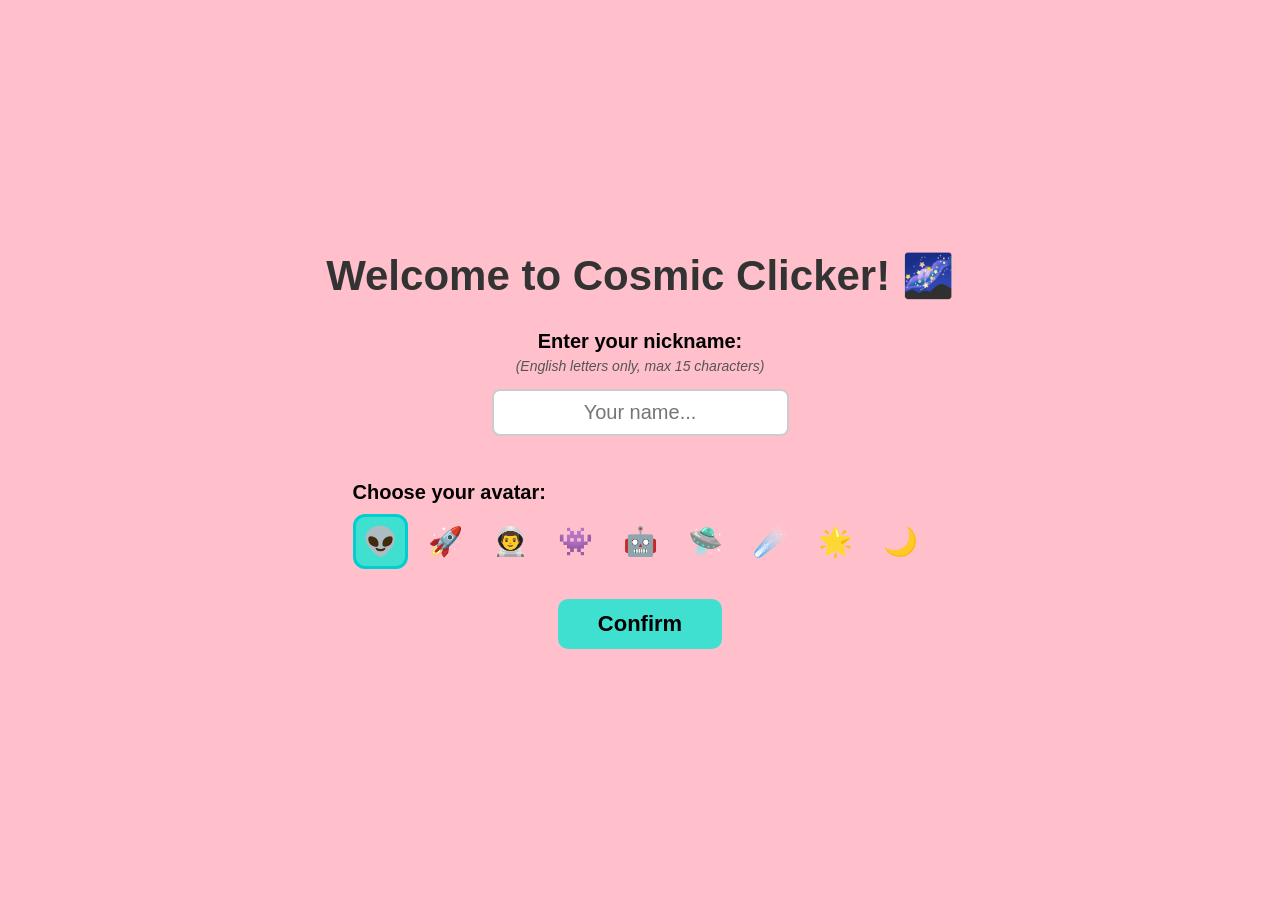
==== docs/index.html @ 5ed7a23c "Add GitHub Pages live site" ====
<!DOCTYPE html>
<html lang="uk">
<head>
    <meta charset="UTF-8">
    <meta name="viewport" content="width=device-width, initial-scale=1.0">
    <title>Cosmic Clicker 🌌</title>
    <link rel="stylesheet" href="style.css">
</head>
<body>

    <!-- СТАРТОВИЙ ЕКРАН -->
    <div id="start-screen">
        <h1>Welcome to Cosmic Clicker! 🌌</h1>

        <label>Enter your nickname:</label>
        <p class="hint">(English letters only, max 15 characters)</p>
        <input type="text" id="nickname-input" maxlength="15" placeholder="Your name...">
        <p id="error-msg"></p>

        <div class="avatar-section">
            <h2>Choose your avatar:</h2>
            <div class="avatar-container" id="avatar-container"></div>
        </div>

        <div class="buttons-row">
            <button class="btn-confirm" onclick="confirmNickname()">Confirm</button>
        </div>
    </div>

    <!-- ІГРОВИЙ ЕКРАН -->
    <div id="game-screen">
        <canvas id="game-canvas"></canvas>

        <div id="player-info">
            <span class="avatar" id="game-avatar">👽</span>
            <span class="name" id="game-name">Player</span>
        </div>

        <div id="hud">
            <div class="high-score" id="high-score-label">Your High Score: 0</div>
            <div class="score" id="score-label">Score: 0</div>
            <div class="game-buttons">
                <button class="btn-game btn-start" id="action-btn" onclick="startGame()">Start</button>
            </div>
        </div>

        <div id="leaderboard">
            <h3>🏆 Leaderboard</h3>
            <div id="leaderboard-list"></div>
        </div>

        <div id="instructions">⭐ Left-click on a star to catch it! ⭐</div>
        <div id="record-alarm">🚨 NEW RECORD! 🚨</div>
    </div>

    <script>
        // -------------------
        // Змінні
        // -------------------
        let playerName = "";
        let playerAvatar = "👽";
        let selectedAvatar = "👽";
        let score = 0;
        let highScore = 0;
        let gameRunning = false;
        let stars = [];
        let starIdCounter = 0;
        const avatars = ['👽', '🚀', '👨‍🚀', '👾', '🤖', '🛸', '☄️', '🌟', '🌙'];

        // -------------------
        // Canvas
        // -------------------
        const canvas = document.getElementById("game-canvas");
        const ctx = canvas.getContext("2d");

        function resizeCanvas() {
            canvas.width = window.innerWidth;
            canvas.height = window.innerHeight;
        }
        window.addEventListener("resize", resizeCanvas);

        // -------------------
        // Локальна база даних (localStorage)
        // -------------------
        function loadDB() {
            const data = localStorage.getItem("cosmic_clicker_db");
            return data ? JSON.parse(data) : {};
        }

        function saveDB(db) {
            localStorage.setItem("cosmic_clicker_db", JSON.stringify(db));
        }

        function getLeaderboard() {
            const db = loadDB();
            const players = Object.entries(db).map(([name, data]) => ({
                name: name,
                avatar: data.avatar || "👽",
                high_score: data.high_score || 0
            }));
            players.sort((a, b) => b.high_score - a.high_score);
            return players.slice(0, 10);
        }

        // -------------------
        // Аватари
        // -------------------
        const avatarContainer = document.getElementById("avatar-container");
        avatars.forEach((av, index) => {
            const btn = document.createElement("button");
            btn.className = "avatar-btn" + (index === 0 ? " selected" : "");
            btn.textContent = av;
            btn.onclick = () => selectAvatar(av, btn);
            avatarContainer.appendChild(btn);
        });

        function selectAvatar(av, btn) {
            selectedAvatar = av;
            document.querySelectorAll(".avatar-btn").forEach(b => b.classList.remove("selected"));
            btn.classList.add("selected");
        }

        // -------------------
        // Підтвердження нікнейму
        // -------------------
        function confirmNickname() {
            const input = document.getElementById("nickname-input").value.trim();
            const errorMsg = document.getElementById("error-msg");

            if (!input || input.length > 15 || !/^[A-Za-z0-9 ]+$/.test(input)) {
                errorMsg.textContent = "Please reread the username entry conditions and try again.";
                return;
            }

            errorMsg.textContent = "";
            playerName = input;
            playerAvatar = selectedAvatar;

            // Завантажуємо або створюємо профіль
            const db = loadDB();
            if (db[playerName]) {
                highScore = db[playerName].high_score || 0;
                db[playerName].avatar = playerAvatar;
            } else {
                highScore = 0;
                db[playerName] = { high_score: 0, avatar: playerAvatar };
            }
            saveDB(db);

            // Перемикаємо екрани
            document.getElementById("start-screen").style.display = "none";
            document.getElementById("game-screen").style.display = "block";
            document.getElementById("game-avatar").textContent = playerAvatar;
            document.getElementById("game-name").textContent = playerName;

            updateHUD();
            updateLeaderboard(getLeaderboard());
            resizeCanvas();
            renderLoop();
        }

        // -------------------
        // Керування грою
        // -------------------
        function startGame() {
            gameRunning = true;
            score = 0;
            updateHUD();
            const btn = document.getElementById("action-btn");
            btn.textContent = "Stop game";
            btn.className = "btn-game btn-stop";
            btn.onclick = stopGame;
            spawnStar();
        }

        function stopGame() {
            gameRunning = false;
            const btn = document.getElementById("action-btn");
            btn.textContent = "Start again";
            btn.className = "btn-game btn-start";
            btn.onclick = restartGame;
        }

        function restartGame() {
            score = 0;
            stars = [];
            updateHUD();
            startGame();
        }

        function updateHUD() {
            document.getElementById("score-label").textContent = `Score: ${score}`;
            document.getElementById("high-score-label").textContent = `Your High Score: ${highScore}`;
        }

        // -------------------
        // Таблиця лідерів
        // -------------------
        function updateLeaderboard(leaderboard) {
            const list = document.getElementById("leaderboard-list");
            list.innerHTML = "";
            leaderboard.forEach((player, index) => {
                const entry = document.createElement("div");
                entry.className = "leaderboard-entry";
                entry.innerHTML = `
                    <span class="rank">${index + 1}.</span>
                    <span class="lb-avatar">${player.avatar}</span>
                    <span class="lb-name">${player.name}</span>
                    <span class="lb-score">${player.high_score}</span>
                `;
                list.appendChild(entry);
            });
        }

        // -------------------
        // Зірки
        // -------------------
        function spawnStar() {
            if (!gameRunning) return;

            starIdCounter++;
            let size, value, color;

            if (Math.random() < 0.15) {
                size = Math.floor(Math.random() * 11) + 25;
                value = 2;
                color = "cyan";
            } else {
                size = Math.floor(Math.random() * 11) + 15;
                value = 1;
                color = "yellow";
            }

            stars.push({
                id: starIdCounter,
                x: Math.floor(Math.random() * (canvas.width - size - 20)) + 10,
                y: -50,
                size: size,
                speed: Math.random() * 2 + 1,
                value: value,
                color: color
            });

            setTimeout(spawnStar, Math.random() * 500 + 300);
        }

        function moveStars() {
            for (let i = stars.length - 1; i >= 0; i--) {
                stars[i].y += stars[i].speed;
                if (stars[i].y > canvas.height) {
                    stars.splice(i, 1);
                }
            }
        }

        // -------------------
        // Малювання
        // -------------------
        function renderLoop() {
            ctx.clearRect(0, 0, canvas.width, canvas.height);
            moveStars();

            for (const star of stars) {
                ctx.beginPath();
                ctx.arc(star.x + star.size / 2, star.y + star.size / 2, star.size / 2, 0, Math.PI * 2);
                ctx.fillStyle = star.color;
                ctx.fill();
                ctx.closePath();
            }

            requestAnimationFrame(renderLoop);
        }

        // -------------------
        // Клік
        // -------------------
        canvas.addEventListener("click", (event) => {
            if (!gameRunning) return;

            const rect = canvas.getBoundingClientRect();
            const clickX = event.clientX - rect.left;
            const clickY = event.clientY - rect.top;

            for (let i = 0; i < stars.length; i++) {
                const star = stars[i];
                const centerX = star.x + star.size / 2;
                const centerY = star.y + star.size / 2;
                const distance = Math.sqrt((clickX - centerX) ** 2 + (clickY - centerY) ** 2);

                if (distance <= star.size / 2) {
                    score += star.value;
                    stars.splice(i, 1);

                    // Перевірка рекорду
                    if (score > highScore) {
                        highScore = score;
                        const db = loadDB();
                        if (db[playerName]) {
                            db[playerName].high_score = highScore;
                        }
                        saveDB(db);
                        showRecordAlarm();
                        updateLeaderboard(getLeaderboard());
                    }

                    updateHUD();
                    break;
                }
            }
        });

        // Курсор
        canvas.addEventListener("mousemove", (event) => {
            if (!gameRunning) { canvas.style.cursor = "default"; return; }
            const rect = canvas.getBoundingClientRect();
            const mouseX = event.clientX - rect.left;
            const mouseY = event.clientY - rect.top;
            let onStar = false;
            for (const star of stars) {
                const cx = star.x + star.size / 2;
                const cy = star.y + star.size / 2;
                if (Math.sqrt((mouseX - cx) ** 2 + (mouseY - cy) ** 2) <= star.size / 2) {
                    onStar = true;
                    break;
                }
            }
            canvas.style.cursor = onStar ? "crosshair" : "default";
        });

        // -------------------
        // Рекорд
        // -------------------
        function showRecordAlarm() {
            const alarm = document.getElementById("record-alarm");
            alarm.textContent = `🚨 NEW RECORD, ${playerName}! 🚨`;
            alarm.style.display = "block";
            setTimeout(() => { alarm.style.display = "none"; }, 3000);
        }
    </script>
</body>
</html>
---- docs/style.css ----
/* ===========================
   ЗАГАЛЬНІ СТИЛІ
   =========================== */
* {
    margin: 0;
    padding: 0;
    box-sizing: border-box;
}

body {
    font-family: 'Arial', sans-serif;
    overflow: hidden;
    height: 100vh;
    width: 100vw;
}

/* ===========================
   ВІКНО 1: СТАРТОВИЙ ЕКРАН
   =========================== */
#start-screen {
    display: flex;
    flex-direction: column;
    align-items: center;
    justify-content: center;
    height: 100vh;
    background-color: #ffc0cb;
}

#start-screen h1 {
    font-size: 42px;
    font-weight: bold;
    margin-bottom: 30px;
    color: #333;
}

#start-screen label {
    font-size: 20px;
    font-weight: bold;
    margin-bottom: 5px;
}

.hint {
    font-size: 14px;
    font-style: italic;
    color: #555;
    margin-bottom: 15px;
}

#nickname-input {
    font-size: 20px;
    padding: 10px 20px;
    text-align: center;
    border: 2px solid #ccc;
    border-radius: 8px;
    outline: none;
    margin-bottom: 10px;
    transition: border-color 0.3s ease;
}

#nickname-input:focus {
    border-color: #40E0D0;
}

#error-msg {
    color: red;
    font-weight: bold;
    font-size: 14px;
    min-height: 20px;
    margin-bottom: 15px;
}

/* ===========================
   АВАТАРИ
   =========================== */
.avatar-section h2 {
    font-size: 20px;
    margin-bottom: 10px;
}

.avatar-container {
    display: flex;
    gap: 10px;
    margin-bottom: 30px;
}

.avatar-btn {
    font-size: 28px;
    width: 55px;
    height: 55px;
    border: 3px solid transparent;
    border-radius: 12px;
    background-color: #ffc0cb;
    cursor: pointer;
    transition: all 0.2s ease;
    display: flex;
    align-items: center;
    justify-content: center;
}

.avatar-btn:hover {
    transform: scale(1.15);
}

.avatar-btn.selected {
    background-color: #40E0D0;
    border-color: #00CED1;
}

/* ===========================
   КНОПКИ СТАРТОВОГО ЕКРАНУ
   =========================== */
.buttons-row {
    display: flex;
    gap: 15px;
}

.btn-confirm {
    font-size: 22px;
    font-weight: bold;
    padding: 12px 40px;
    background-color: #40E0D0;
    color: #000;
    border: none;
    border-radius: 10px;
    cursor: pointer;
    transition: background-color 0.3s;
}

.btn-confirm:hover {
    background-color: #00CED1;
}

.btn-exit {
    font-size: 22px;
    font-weight: bold;
    padding: 12px 40px;
    background-color: #ff4d4d;
    color: white;
    border: none;
    border-radius: 10px;
    cursor: pointer;
    transition: background-color 0.3s;
}

.btn-exit:hover {
    background-color: #cc0000;
}

/* ===========================
   ВІКНО 2: ІГРОВИЙ ЕКРАН
   =========================== */
#game-screen {
    display: none;
    position: relative;
    height: 100vh;
    width: 100vw;
    background-color: #000;
}

#game-canvas {
    display: block;
    width: 100%;
    height: 100%;
    cursor: default;
}

/* ===========================
   ПРОФІЛЬ ГРАВЦЯ
   =========================== */
#player-info {
    position: absolute;
    top: 15px;
    left: 15px;
    display: flex;
    align-items: center;
    background-color: #1a1a1a;
    border: 2px solid #333;
    border-radius: 10px;
    padding: 8px 15px;
    gap: 10px;
}

#player-info .avatar {
    font-size: 36px;
}

#player-info .name {
    font-size: 18px;
    font-weight: bold;
    color: #40E0D0;
}

/* ===========================
   HUD ПАНЕЛЬ
   =========================== */
#hud {
    position: absolute;
    top: 15px;
    left: 50%;
    transform: translateX(-50%);
    text-align: center;
}

#hud .high-score {
    font-size: 22px;
    font-weight: bold;
    color: #ffc0cb;
}

#hud .score {
    font-size: 22px;
    color: white;
}

#hud .game-buttons {
    display: flex;
    gap: 10px;
    margin-top: 8px;
    justify-content: center;
}

.btn-game {
    font-size: 16px;
    font-weight: bold;
    padding: 8px 25px;
    border: none;
    border-radius: 8px;
    cursor: pointer;
    transition: all 0.3s;
}

.btn-start {
    background-color: #40E0D0;
    color: #000;
}

.btn-stop {
    background-color: #ff66cc;
    color: white;
}

.btn-game-exit {
    background-color: #ff4d4d;
    color: white;
}

.btn-game:hover {
    opacity: 0.85;
    transform: scale(1.05);
}

/* ===========================
   ТАБЛИЦЯ ЛІДЕРІВ
   =========================== */
#leaderboard {
    position: absolute;
    top: 15px;
    right: 15px;
    background-color: #1a1a1a;
    border: 2px solid #333;
    border-radius: 10px;
    padding: 12px 18px;
    min-width: 220px;
}

#leaderboard h3 {
    color: #40E0D0;
    font-size: 18px;
    margin-bottom: 10px;
    text-align: center;
}

.leaderboard-entry {
    display: flex;
    justify-content: space-between;
    align-items: center;
    padding: 4px 0;
    color: white;
    font-size: 14px;
    border-bottom: 1px solid #333;
}

.leaderboard-entry:last-child {
    border-bottom: none;
}

.leaderboard-entry .rank {
    color: #ffff99;
    font-weight: bold;
    width: 25px;
}

.leaderboard-entry .lb-avatar {
    font-size: 18px;
    width: 25px;
}

.leaderboard-entry .lb-name {
    flex: 1;
    margin-left: 8px;
    color: #ccc;
}

.leaderboard-entry .lb-score {
    color: #ffc0cb;
    font-weight: bold;
}

/* ===========================
   ІНСТРУКЦІЯ
   =========================== */
#instructions {
    position: absolute;
    bottom: 80px;
    left: 50%;
    transform: translateX(-50%);
    color: #ffff99;
    font-size: 18px;
    font-weight: bold;
}

/* ===========================
   ПОВІДОМЛЕННЯ ПРО РЕКОРД
   =========================== */
#record-alarm {
    display: none;
    position: absolute;
    top: 50%;
    left: 50%;
    transform: translate(-50%, -50%);
    color: cyan;
    font-size: 42px;
    font-weight: bold;
    text-align: center;
    text-shadow: 0 0 20px cyan;
    animation: pulse 0.5s ease-in-out infinite alternate;
}

@keyframes pulse {
    from { transform: translate(-50%, -50%) scale(1); }
    to { transform: translate(-50%, -50%) scale(1.1); }
}

/* ===========================
   ОНЛАЙН СТАТУС
   =========================== */
#online-status {
    position: absolute;
    bottom: 15px;
    left: 15px;
    color: #40E0D0;
    font-size: 14px;
}

.status-dot {
    display: inline-block;
    width: 10px;
    height: 10px;
    background-color: #00ff00;
    border-radius: 50%;
    margin-right: 5px;
    animation: blink 1.5s infinite;
}

@keyframes blink {
    0%, 100% { opacity: 1; }
    50% { opacity: 0.3; }
}
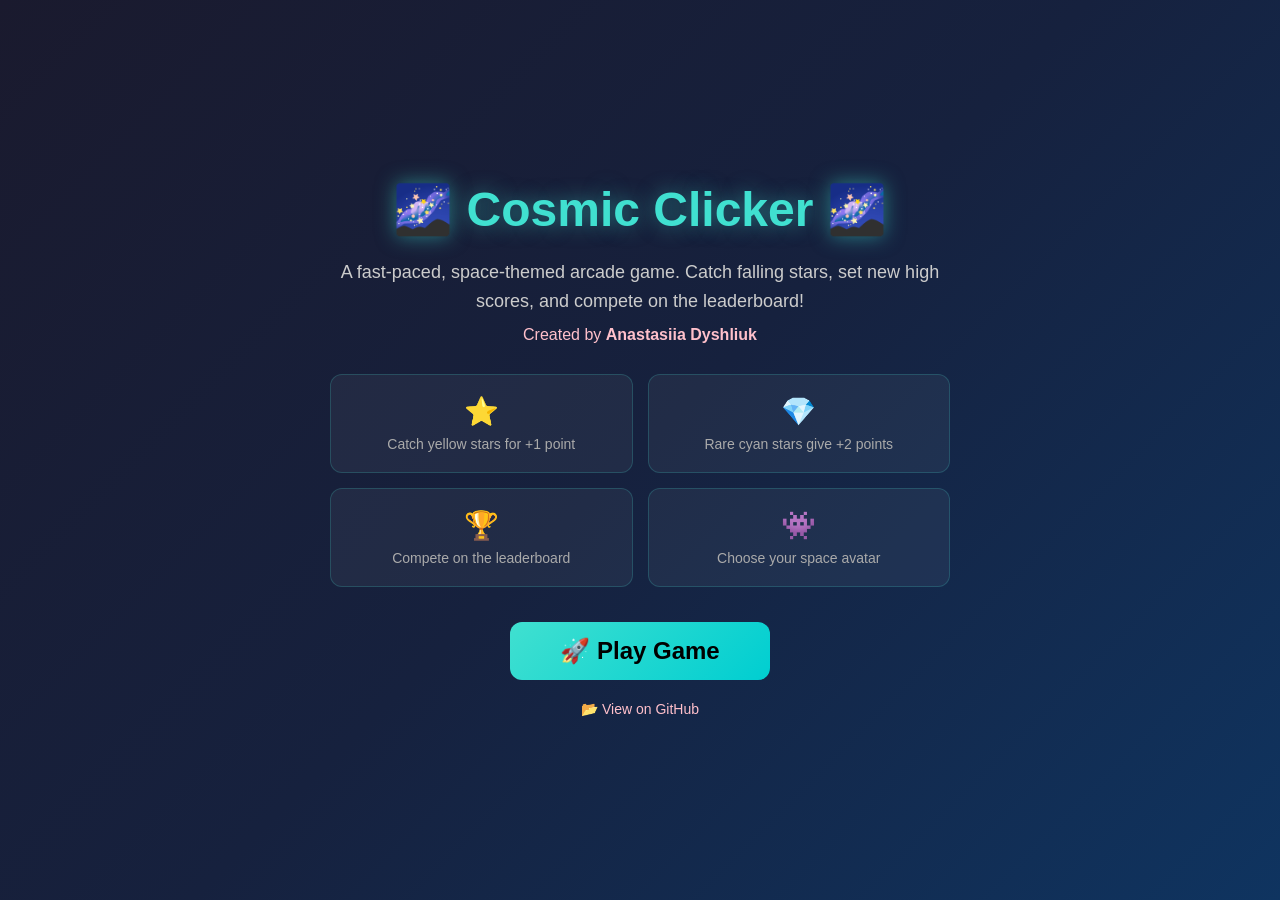
==== commit c94f8e86: "Add playable game to GitHub Pages" ====
--- a/docs/index.html
+++ b/docs/index.html
@@ -8,7 +8,50 @@
 </head>
 <body>
 
-    <!-- СТАРТОВИЙ ЕКРАН -->
+    <!-- ==================== -->
+    <!-- ГОЛОВНА СТОРІНКА -->
+    <!-- ==================== -->
+    <div id="landing-page">
+        <div class="landing-content">
+            <h1>🌌 Cosmic Clicker 🌌</h1>
+            <p class="landing-description">
+                A fast-paced, space-themed arcade game. Catch falling stars,
+                set new high scores, and compete on the leaderboard!
+            </p>
+            <p class="landing-author">Created by <strong>Anastasiia Dyshliuk</strong></p>
+
+            <div class="landing-features">
+                <div class="feature-card">
+                    <span class="feature-icon">⭐</span>
+                    <p>Catch yellow stars for +1 point</p>
+                </div>
+                <div class="feature-card">
+                    <span class="feature-icon">💎</span>
+                    <p>Rare cyan stars give +2 points</p>
+                </div>
+                <div class="feature-card">
+                    <span class="feature-icon">🏆</span>
+                    <p>Compete on the leaderboard</p>
+                </div>
+                <div class="feature-card">
+                    <span class="feature-icon">👾</span>
+                    <p>Choose your space avatar</p>
+                </div>
+            </div>
+
+            <button class="btn-play" onclick="showStartScreen()">🚀 Play Game</button>
+
+            <div class="landing-links">
+                <a href="https://github.com/anastasiia7dyshliuk/Cosmic_Clicker_by_Anastasiia_Dyshliuk" target="_blank">
+                    📂 View on GitHub
+                </a>
+            </div>
+        </div>
+    </div>
+
+    <!-- ==================== -->
+    <!-- ВІКНО 1: СТАРТОВИЙ ЕКРАН -->
+    <!-- ==================== -->
     <div id="start-screen">
         <h1>Welcome to Cosmic Clicker! 🌌</h1>
 
@@ -24,10 +67,13 @@
 
         <div class="buttons-row">
             <button class="btn-confirm" onclick="confirmNickname()">Confirm</button>
+            <button class="btn-back" onclick="showLanding()">← Back</button>
         </div>
     </div>
 
-    <!-- ІГРОВИЙ ЕКРАН -->
+    <!-- ==================== -->
+    <!-- ВІКНО 2: ІГРОВИЙ ЕКРАН -->
+    <!-- ==================== -->
     <div id="game-screen">
         <canvas id="game-canvas"></canvas>
 
@@ -41,6 +87,7 @@
             <div class="score" id="score-label">Score: 0</div>
             <div class="game-buttons">
                 <button class="btn-game btn-start" id="action-btn" onclick="startGame()">Start</button>
+                <button class="btn-game btn-game-exit" onclick="showLanding()">Menu</button>
             </div>
         </div>
 
@@ -53,7 +100,27 @@
         <div id="record-alarm">🚨 NEW RECORD! 🚨</div>
     </div>
 
+    <!-- ==================== -->
+    <!-- JAVASCRIPT -->
+    <!-- ==================== -->
     <script>
+        // -------------------
+        // Навігація між екранами
+        // -------------------
+        function showLanding() {
+            document.getElementById("landing-page").style.display = "flex";
+            document.getElementById("start-screen").style.display = "none";
+            document.getElementById("game-screen").style.display = "none";
+            gameRunning = false;
+            stars = [];
+        }
+
+        function showStartScreen() {
+            document.getElementById("landing-page").style.display = "none";
+            document.getElementById("start-screen").style.display = "flex";
+            document.getElementById("game-screen").style.display = "none";
+        }
+
         // -------------------
         // Змінні
         // -------------------
@@ -136,7 +203,6 @@
             playerName = input;
             playerAvatar = selectedAvatar;
 
-            // Завантажуємо або створюємо профіль
             const db = loadDB();
             if (db[playerName]) {
                 highScore = db[playerName].high_score || 0;
@@ -147,7 +213,6 @@
             }
             saveDB(db);
 
-            // Перемикаємо екрани
             document.getElementById("start-screen").style.display = "none";
             document.getElementById("game-screen").style.display = "block";
             document.getElementById("game-avatar").textContent = playerAvatar;
@@ -165,6 +230,7 @@
         function startGame() {
             gameRunning = true;
             score = 0;
+            stars = [];
             updateHUD();
             const btn = document.getElementById("action-btn");
             btn.textContent = "Stop game";
@@ -291,7 +357,6 @@
                     score += star.value;
                     stars.splice(i, 1);
 
-                    // Перевірка рекорду
                     if (score > highScore) {
                         highScore = score;
                         const db = loadDB();
--- a/docs/style.css
+++ b/docs/style.css
@@ -12,13 +12,113 @@
     overflow: hidden;
     height: 100vh;
     width: 100vw;
+    background-color: #000;
+}
+
+/* ===========================
+   ГОЛОВНА СТОРІНКА (LANDING)
+   =========================== */
+#landing-page {
+    display: flex;
+    align-items: center;
+    justify-content: center;
+    height: 100vh;
+    background: linear-gradient(135deg, #1a1a2e 0%, #16213e 50%, #0f3460 100%);
+}
+
+.landing-content {
+    text-align: center;
+    max-width: 700px;
+    padding: 40px;
+}
+
+.landing-content h1 {
+    font-size: 48px;
+    color: #40E0D0;
+    margin-bottom: 20px;
+    text-shadow: 0 0 20px rgba(64, 224, 208, 0.5);
+}
+
+.landing-description {
+    font-size: 18px;
+    color: #ccc;
+    line-height: 1.6;
+    margin-bottom: 10px;
+}
+
+.landing-author {
+    font-size: 16px;
+    color: #ffc0cb;
+    margin-bottom: 30px;
+}
+
+.landing-features {
+    display: grid;
+    grid-template-columns: 1fr 1fr;
+    gap: 15px;
+    margin-bottom: 35px;
+}
+
+.feature-card {
+    background-color: rgba(255, 255, 255, 0.05);
+    border: 1px solid rgba(64, 224, 208, 0.2);
+    border-radius: 12px;
+    padding: 20px 15px;
+    transition: all 0.3s ease;
+}
+
+.feature-card:hover {
+    background-color: rgba(64, 224, 208, 0.1);
+    border-color: #40E0D0;
+    transform: translateY(-3px);
+}
+
+.feature-icon {
+    font-size: 28px;
+    display: block;
+    margin-bottom: 8px;
+}
+
+.feature-card p {
+    color: #aaa;
+    font-size: 14px;
+}
+
+.btn-play {
+    font-size: 24px;
+    font-weight: bold;
+    padding: 15px 50px;
+    background: linear-gradient(135deg, #40E0D0, #00CED1);
+    color: #000;
+    border: none;
+    border-radius: 12px;
+    cursor: pointer;
+    transition: all 0.3s ease;
+    margin-bottom: 20px;
+}
+
+.btn-play:hover {
+    transform: scale(1.05);
+    box-shadow: 0 0 25px rgba(64, 224, 208, 0.5);
+}
+
+.landing-links a {
+    color: #ffc0cb;
+    font-size: 14px;
+    text-decoration: none;
+    transition: color 0.3s;
+}
+
+.landing-links a:hover {
+    color: #40E0D0;
+    text-decoration: underline;
 }
 
 /* ===========================
    ВІКНО 1: СТАРТОВИЙ ЕКРАН
    =========================== */
 #start-screen {
-    display: flex;
+    display: none;
     flex-direction: column;
     align-items: center;
     justify-content: center;
@@ -107,7 +207,7 @@
 }
 
 /* ===========================
-   КНОПКИ СТАРТОВОГО ЕКРАНУ
+   КНОПКИ
    =========================== */
 .buttons-row {
     display: flex;
@@ -130,11 +230,11 @@
     background-color: #00CED1;
 }
 
-.btn-exit {
+.btn-back {
     font-size: 22px;
     font-weight: bold;
     padding: 12px 40px;
-    background-color: #ff4d4d;
+    background-color: #888;
     color: white;
     border: none;
     border-radius: 10px;
@@ -142,8 +242,8 @@
     transition: background-color 0.3s;
 }
 
-.btn-exit:hover {
-    background-color: #cc0000;
+.btn-back:hover {
+    background-color: #666;
 }
 
 /* ===========================
@@ -339,30 +439,4 @@
 @keyframes pulse {
     from { transform: translate(-50%, -50%) scale(1); }
     to { transform: translate(-50%, -50%) scale(1.1); }
-}
-
-/* ===========================
-   ОНЛАЙН СТАТУС
-   =========================== */
-#online-status {
-    position: absolute;
-    bottom: 15px;
-    left: 15px;
-    color: #40E0D0;
-    font-size: 14px;
-}
-
-.status-dot {
-    display: inline-block;
-    width: 10px;
-    height: 10px;
-    background-color: #00ff00;
-    border-radius: 50%;
-    margin-right: 5px;
-    animation: blink 1.5s infinite;
-}
-
-@keyframes blink {
-    0%, 100% { opacity: 1; }
-    50% { opacity: 0.3; }
 }
